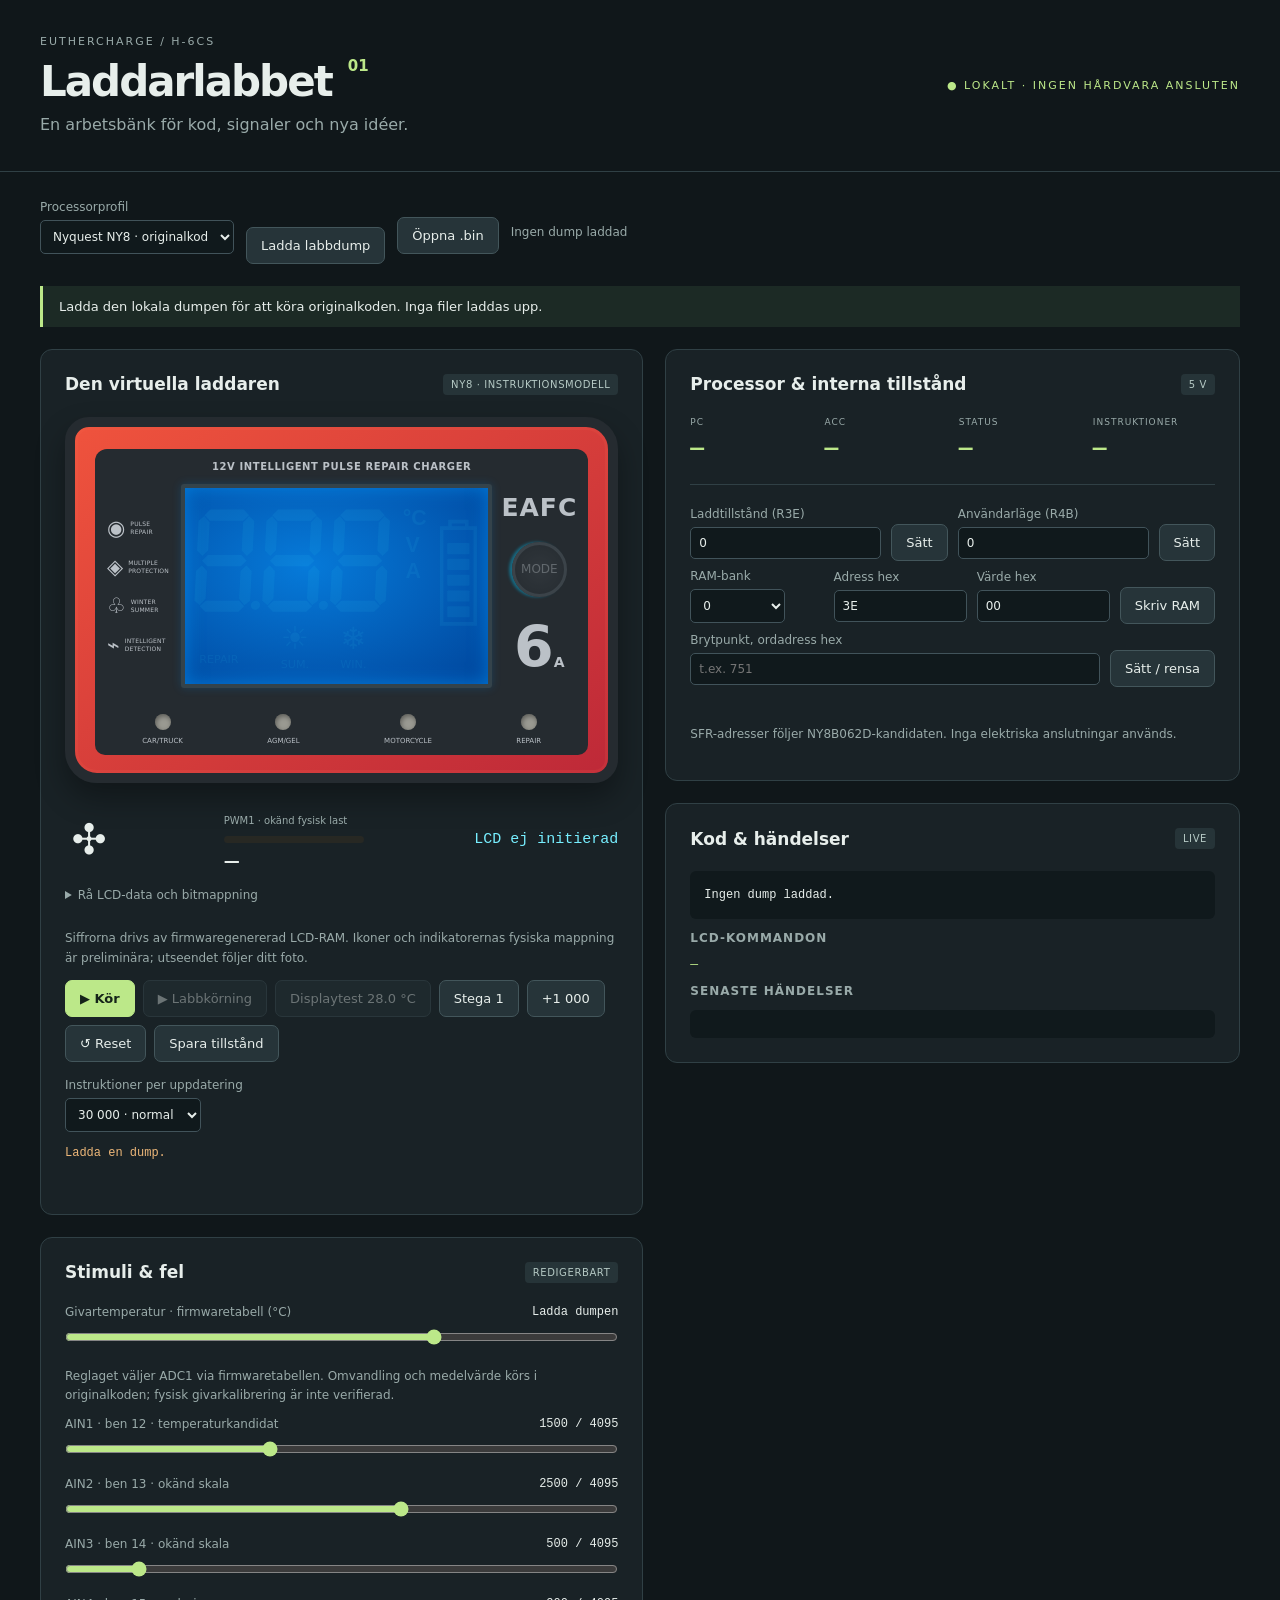
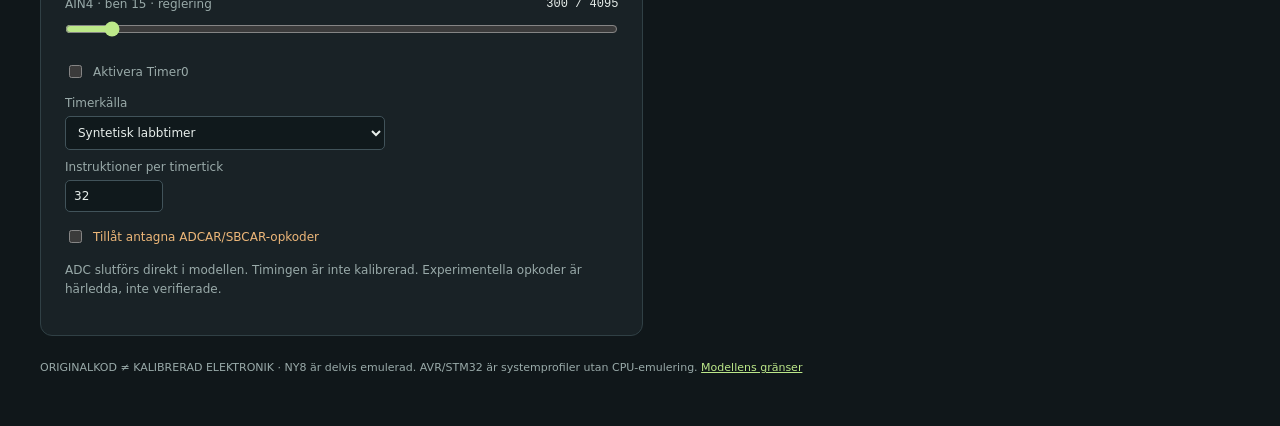
==== emulator/index.html @ 50a72c37 "Audit NY8 CPU flags and add instruction-clock Timer0 with capture comparison" ====
<!doctype html><html lang="sv"><head><meta charset="utf-8"><meta name="viewport" content="width=device-width,initial-scale=1"><title>EutherCharge · Laddarlabbet</title><link rel="stylesheet" href="style.css"></head><body>
<header><div><p class="eyebrow">EUTHERCHARGE / H-6CS</p><h1>Laddarlabbet<span>01</span></h1><p>En arbetsbänk för kod, signaler och nya idéer.</p></div><div class="local">● LOKALT · INGEN HÅRDVARA ANSLUTEN</div></header>
<main><section class="toolbar"><label>Processorprofil<select id="profile"><option value="ny8">Nyquest NY8 · originalkod</option><option value="avr">AVR · portningsmodell</option><option value="stm32">STM32 · portningsmodell</option></select></label><button id="lab">Ladda labbdump</button><label class="filebutton">Öppna .bin<input id="file" type="file" accept=".bin"></label><span id="rom">Ingen dump laddad</span></section>
<div id="notice" role="status">Ladda den lokala dumpen för att köra originalkoden. Inga filer laddas upp.</div>
<div class="columns"><div>
<section class="panel charger"><div class="panelhead"><h2>Den virtuella laddaren</h2><span id="execution" class="tag">NY8 · INSTRUKTIONSMODELL</span></div><div class="device photo-device"><div class="face-title">12V INTELLIGENT PULSE REPAIR CHARGER</div><div class="device-face"><div class="feature-labels"><span>◉<small>PULSE<br>REPAIR</small></span><span>◈<small>MULTIPLE<br>PROTECTION</small></span><span>♧<small>WINTER<br>SUMMER</small></span><span>⌁<small>INTELLIGENT<br>DETECTION</small></span></div><div class="screen"><div id="glass"></div></div><div class="face-right"><b>EAFC</b><button id="mode">MODE</button><strong>6<small>A</small></strong></div></div><div class="mode-lights"><span data-mode="0"><i></i>CAR/TRUCK</span><span data-mode="1"><i></i>AGM/GEL</span><span data-mode="2"><i></i>MOTORCYCLE</span><span data-mode="3"><i></i>REPAIR</span></div></div><div id="modelDisplay" hidden><strong id="voltageDisplay">12.20</strong><span> V</span><p id="plantState"></p></div><div class="output-strip"><span id="fan" class="fan">✣</span><div><small id="outputLabel">PWM1 · okänd fysisk last</small><div class="meter"><i id="dutybar"></i></div><strong id="duty">—</strong></div><span id="glassReading" class="mono">LCD ej initierad</span></div><details id="originalDisplay"><summary>Rå LCD-data och bitmappning</summary><div class="lcdcaption">LCD-RAM · 32 × 4 segment</div><div id="lcdgrid"></div><p id="lcdstatus">Väntar på initiering</p><p class="note">Siffror härledda ur kod. Ikonernas namn och placering är preliminära.</p></details><p class="note" id="displayNote">LCD-bitarna kommer från emulerade GPIO-signaler. Segmentens placering på det riktiga glaset är ännu inte kartlagd.</p>
<div class="transport"><button id="run" class="primary">▶ Kör</button><button id="labRun">▶ Labbkörning</button><button id="photoTest">Displaytest 28.0 °C</button><button id="step">Stega 1</button><button id="burst">+1 000</button><button id="reset">↺ Reset</button><button id="export">Spara tillstånd</button></div><label class="speed-label">Instruktioner per uppdatering<select id="speed"><option value="3000">3 000 · långsam</option><option value="30000" selected>30 000 · normal</option><option value="100000">100 000 · snabb</option></select></label><p id="status" class="mono">PAUSAD</p></section>
<section class="panel"><div class="panelhead"><h2>Stimuli & fel</h2><span class="tag">REDIGERBART</span></div><div id="adcControls"><label>Givartemperatur · firmwaretabell (°C)<output id="sensorOut"></output><input id="sensorTemperature" type="range" min="-15" max="49" value="28"></label><p class="note">Reglaget väljer ADC1 via firmwaretabellen. Omvandling och medelvärde körs i originalkoden; fysisk givarkalibrering är inte verifierad.</p></div><div id="plantControls" hidden><label>Batterispänning <output id="vout"></output><input id="battery" type="range" min="0" max="17" step=".05" value="12.2"></label><label>Temperatur <output id="tout"></output><input id="temperature" type="range" min="-15" max="80" value="22"></label><label>Strömgräns, A<input id="currentLimit" type="number" min="0" max="6" step=".1" value="3"></label><label>Målspänning, V<input id="targetVoltage" type="number" min="0" max="16" step=".1" value="14.4"></label><label class="check"><input id="connected" type="checkbox" checked>Batteri anslutet</label><label class="check"><input id="fault" type="checkbox">Injicera fel</label><p class="note">Illustrativ CC/CV-modell med valda trösklar. Inte originalets laddalgoritm eller en validerad batterimodell.</p></div><div id="nyOptions"><label class="check"><input id="timer" type="checkbox">Aktivera Timer0</label><label>Timerkälla<select id="timerMode"><option value="synthetic">Syntetisk labbtimer</option><option value="instruction">Instruktionscykler + T0MD (NY8B062D-modell)</option></select></label><label>Instruktioner per timertick<input id="divider" type="number" min="1" max="100000" value="32"></label><label class="check caution"><input id="experimental" type="checkbox">Tillåt antagna ADCAR/SBCAR-opkoder</label><p class="note">ADC slutförs direkt i modellen. Timingen är inte kalibrerad. Experimentella opkoder är härledda, inte verifierade.</p></div></section>
</div><div>
<section class="panel"><div class="panelhead"><h2>Processor & interna tillstånd</h2><span id="supply" class="tag">5 V</span></div><div class="stats"><div><small>PC</small><b id="pc">000</b></div><div><small>ACC</small><b id="acc">00</b></div><div><small>STATUS</small><b id="flags">00</b></div><div><small>INSTRUKTIONER</small><b id="steps">0</b></div></div><div id="editControls"><div class="formrow"><label>Laddtillstånd (R3E)<input id="state" type="number" min="0" max="9" value="0"></label><button id="setState">Sätt</button><label>Användarläge (R4B)<input id="userMode" type="number" min="0" max="3" value="0"></label><button id="setMode">Sätt</button></div><div class="formrow"><label>RAM-bank<select id="bank"><option value="0">0</option><option value="1">1 (20–3F)</option></select></label><label>Adress hex<input id="address" value="3E" maxlength="2"></label><label>Värde hex<input id="value" value="00" maxlength="2"></label><button id="write">Skriv RAM</button></div><div class="formrow"><label>Brytpunkt, ordadress hex<input id="breakpoint" placeholder="t.ex. 751" maxlength="3"></label><button id="setBreak">Sätt / rensa</button></div></div><div id="registers" class="registers"></div><p class="note" id="portNote">SFR-adresser följer NY8B062D-kandidaten. Inga elektriska anslutningar används.</p></section>
<section class="panel"><div class="panelhead"><h2>Kod & händelser</h2><span class="tag">LIVE</span></div><pre id="code">Ladda en dump för att visa instruktioner.</pre><h3>LCD-kommandon</h3><div id="commands" class="commands">—</div><h3>Senaste händelser</h3><pre id="events" class="events"></pre></section>
</div></div><footer>ORIGINALKOD ≠ KALIBRERAD ELEKTRONIK · NY8 är delvis emulerad. AVR/STM32 är systemprofiler utan CPU-emulering. <a href="README.md">Modellens gränser</a></footer></main><script type="module" src="app.mjs"></script></body></html>
---- emulator/style.css ----
:root{color-scheme:dark;--bg:#10171a;--card:#192226;--line:#304045;--ink:#e7eeeb;--muted:#99aaa9;--accent:#bce889;--orange:#edb779;font-family:system-ui,sans-serif}*{box-sizing:border-box}body{margin:0;background:var(--bg);color:var(--ink)}header,main{max-width:1450px;margin:auto;padding:28px 40px}header{display:flex;justify-content:space-between;align-items:center;border-bottom:1px solid var(--line)}h1{font-size:42px;letter-spacing:-2px;margin:7px 0}h1 span{font-size:15px;margin-left:16px;color:var(--accent);vertical-align:top;letter-spacing:0}p{line-height:1.55}header p{margin:5px 0;color:var(--muted)}.eyebrow,.local{font-size:11px;letter-spacing:2px}.local{color:var(--accent)}h2{font-size:17px;margin:0}h3{font-size:12px;text-transform:uppercase;color:var(--muted);letter-spacing:1px}.toolbar{display:flex;align-items:end;gap:12px;flex-wrap:wrap}.toolbar span{align-self:center;font-size:12px;color:var(--muted);max-width:360px;overflow-wrap:anywhere}button,.filebutton,select,input{font:inherit}button,.filebutton{background:#263439;color:var(--ink);border:1px solid #43565b;padding:10px 14px;border-radius:7px;cursor:pointer;font-size:13px;white-space:nowrap}button:hover,.filebutton:hover{border-color:var(--accent)}button:disabled{opacity:.4;cursor:default}.primary{background:var(--accent);color:#152319;border-color:var(--accent);font-weight:700}.filebutton input{display:none}select,input[type=number],input:not([type]){background:#10191c;color:var(--ink);border:1px solid #41535a;border-radius:5px;padding:8px;max-width:100%}label{display:block;font-size:12px;color:var(--muted);margin-bottom:10px}label select,label input[type=number],label input:not([type]){display:block;margin-top:6px}#notice{padding:13px 16px;border-left:3px solid var(--accent);background:#1c2a25;font-size:13px;margin:22px 0}.columns{display:grid;grid-template-columns:1.05fr 1fr;gap:22px}.panel{background:var(--card);padding:24px;border:1px solid var(--line);border-radius:12px;margin-bottom:22px}.panelhead{display:flex;justify-content:space-between;align-items:center;gap:10px;margin-bottom:22px}.tag{font-size:10px;padding:5px 8px;background:#263438;color:#b5c9c4;border-radius:4px;letter-spacing:.6px}.device{background:#d79142;border:8px solid #273034;border-radius:24px;padding:22px;box-shadow:0 12px 30px #080d1044;max-width:510px;margin:12px auto 26px;color:#202a26}.brand{font-weight:900;font-size:23px;letter-spacing:-1px;display:flex;justify-content:space-between;align-items:center}.brand small{font-size:9px;letter-spacing:1px}.screen{margin:18px 0;border:7px solid #27312c;background:#aabd9a;border-radius:6px;min-height:155px;padding:12px;box-shadow:inset 0 3px 9px #0003;color:#23382c}#modelDisplay strong{font-family:monospace;font-size:64px;letter-spacing:-3px}.lcdcaption{font-size:10px;letter-spacing:1px}#lcdgrid{display:grid;grid-template-columns:repeat(16,1fr);gap:4px;margin:12px 0}.segment{height:8px;background:#50634d25;border-radius:2px}.segment.on{background:#203a2b}.screen p{font-size:10px;margin:8px 0}.devicebottom{display:flex;align-items:center;justify-content:space-between;gap:15px}.devicebottom small{font-size:10px}.fan{font-size:42px;width:48px;text-align:center}.fan.spinning{animation:spin 1s linear infinite}@keyframes spin{to{transform:rotate(360deg)}}.meter{height:7px;width:140px;background:#42351f55;border-radius:4px;margin:8px 0;overflow:hidden}.meter i{display:block;background:#223f31;height:100%;width:0}.note{font-size:12px;color:var(--muted);line-height:1.6}.transport{display:flex;gap:8px;flex-wrap:wrap}.mono,pre,.stats b,.registers{font-family:ui-monospace,monospace}#status{font-size:12px;color:var(--orange);min-height:34px;overflow-wrap:anywhere}input[type=range]{width:100%;accent-color:var(--accent);margin:10px 0}output{float:right;color:var(--ink);font-family:monospace}.check{display:flex;gap:8px;align-items:center;margin:15px 0}.check input{accent-color:var(--accent)}.caution{color:var(--orange)}.stats{display:grid;grid-template-columns:repeat(4,1fr);gap:12px;border-bottom:1px solid var(--line);padding-bottom:22px;margin-bottom:22px}.stats small{display:block;font-size:9px;color:var(--muted);letter-spacing:1px}.stats b{font-size:23px;display:block;margin-top:9px;color:var(--accent)}.formrow{display:flex;gap:10px;align-items:center;flex-wrap:wrap}.formrow label{flex:1;min-width:75px}.formrow button{margin-top:9px}.formrow input{width:100%}.registers{display:grid;grid-template-columns:repeat(8,1fr);gap:4px;margin-top:18px;max-height:180px;overflow:auto}.register{padding:5px;background:#111b1e;font-size:11px;text-align:center}.register span{display:block;font-size:9px;color:var(--muted);margin-bottom:3px}pre{white-space:pre-wrap;overflow-wrap:anywhere;font-size:12px;line-height:1.7;margin:0;background:#10191c;padding:14px;border-radius:6px;max-height:245px;overflow:auto}.commands{font-family:monospace;color:var(--accent);font-size:13px}.events{color:var(--muted);max-height:110px}footer{font-size:11px;color:var(--muted);line-height:1.8;padding-bottom:20px}a{color:var(--accent)}[hidden]{display:none!important}@media(max-width:950px){header,main{padding:20px}.columns{grid-template-columns:1fr}.local{max-width:150px;line-height:1.8}.panel{padding:18px}}@media(max-width:500px){h1{font-size:32px}header{display:block}.local{max-width:none;margin-top:16px}.device{padding:14px}.stats b{font-size:18px}.tag{font-size:8px}.panelhead{flex-wrap:wrap}}
.columns>div,.panel{min-width:0}.toolbar span{max-width:100%}@media(max-width:500px){.devicebottom{flex-wrap:wrap}.meter{width:110px}.brand{flex-wrap:wrap;gap:6px}.stats{gap:6px}.stats small{font-size:8px}.device{max-width:100%}.formrow{gap:6px}.screen{padding:8px}}
/* Photo-based EAFC housing; vectors remain driven by LCD RAM. */
.photo-device{background:linear-gradient(145deg,#ef533d,#be2938);border:10px solid #252b30;border-radius:24px 32px 24px 32px;max-width:620px;padding:22px 20px 18px;box-shadow:inset 0 0 0 3px #f56a5120,0 15px 30px #0005;color:#bbc1c7}.face-title{background:#252b30;border-radius:12px 12px 0 0;padding:12px 12px 0;text-align:center;font-size:10px;font-weight:700;letter-spacing:.6px}.device-face{display:grid;grid-template-columns:64px minmax(0,1fr) 74px;align-items:center;gap:10px;background:#252b30;padding:12px}.feature-labels{display:flex;flex-direction:column;gap:15px}.feature-labels span{display:flex;gap:5px;align-items:center;font-size:21px}.feature-labels small{font-size:6px;line-height:1.3;letter-spacing:.2px}.photo-device .screen{background:radial-gradient(ellipse at 40% 40%,#067ad9,#00459b);border:4px solid #34434b;box-shadow:inset 0 0 18px #009bff88,0 0 10px #009bff30;margin:0;padding:3px;min-height:0;border-radius:3px}.glass-svg{display:block;width:100%;height:auto;overflow:visible}.glass-seg{fill:#3deeff;opacity:.065;transition:opacity .1s}.glass-seg.lit{opacity:1;filter:drop-shadow(0 0 2px #66fcff)}.battery-outline{fill:none;stroke:#3deeff;stroke-width:4}.unit{font-size:23px;font-family:Arial,sans-serif;font-weight:700}.face-right{align-self:stretch;display:flex;flex-direction:column;align-items:center;justify-content:space-around}.face-right>b{font-size:25px;letter-spacing:1px}.face-right #mode{border-radius:50%;height:55px;width:55px;padding:0;border:3px solid #5e6870;background:radial-gradient(circle,#42484e,#282e33);box-shadow:-3px 0 3px #00c9ff;color:#bcc3c8;font-size:12px}.face-right #mode.pressed{background:#172b30;box-shadow:inset 0 0 12px #00dcff}.face-right>strong{font-size:57px;line-height:1.1}.face-right>strong small{font-size:14px}.mode-lights{display:flex;justify-content:space-around;gap:6px;background:#252b30;padding:14px 8px 10px;border-radius:0 0 10px 10px}.mode-lights span{font-size:7px;display:flex;flex-direction:column;align-items:center;gap:7px;text-align:center}.mode-lights i{width:16px;height:16px;border-radius:50%;background:#9a9a92;box-shadow:inset 1px 2px 5px #0006}.mode-lights .active i{background:#fff7db;box-shadow:0 0 5px 5px #ff2018,0 0 18px 8px #ff201855}.output-strip{display:flex;justify-content:space-between;align-items:center;gap:12px;margin:18px 0}.output-strip small{font-size:10px;color:var(--muted)}#glassReading{font-size:15px;color:#77efff}.speed-label{margin-top:16px}.speed-label select{width:auto}details{margin:15px 0;color:var(--muted);font-size:12px}summary{cursor:pointer;margin-bottom:12px}#modelDisplay{font-size:12px;color:var(--muted)}#modelDisplay strong{font-size:18px;letter-spacing:0}#originalDisplay #lcdgrid{background:#101d22;padding:8px}#originalDisplay .segment{background:#223c3f}#originalDisplay .segment.on{background:#77ebff}@media(max-width:1150px) and (min-width:951px){.feature-labels{display:none}.device-face{grid-template-columns:minmax(0,1fr) 64px}.face-right>b{font-size:20px}}@media(max-width:500px){.photo-device{padding:12px 8px 10px;border-width:6px}.feature-labels{display:none}.device-face{grid-template-columns:minmax(0,1fr) 52px;gap:6px;padding:8px}.face-right>b{font-size:17px}.face-right #mode{width:42px;height:42px;font-size:9px}.face-right>strong{font-size:40px}.face-title{font-size:7px;padding:9px 4px 0}.mode-lights span{font-size:6px}.mode-lights i{width:12px;height:12px}.output-strip{flex-wrap:wrap}#glassReading{font-size:13px}}
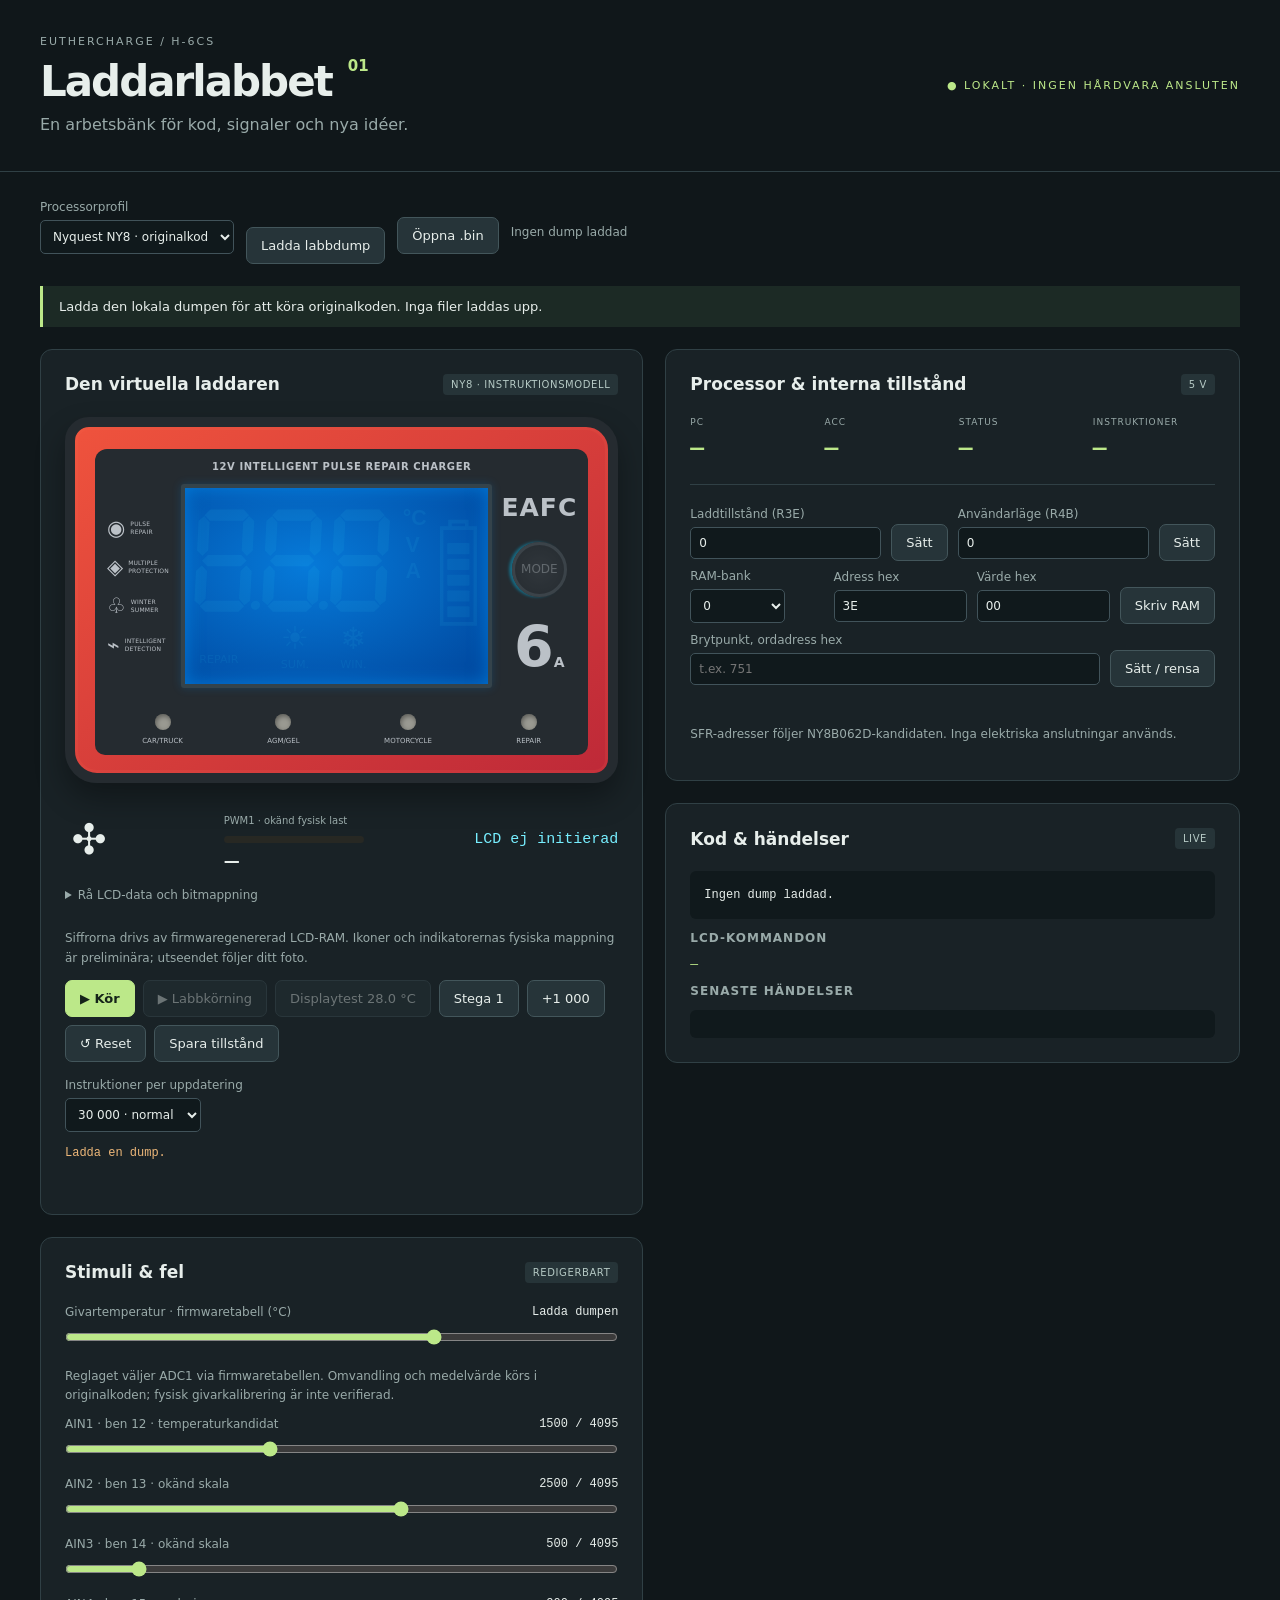
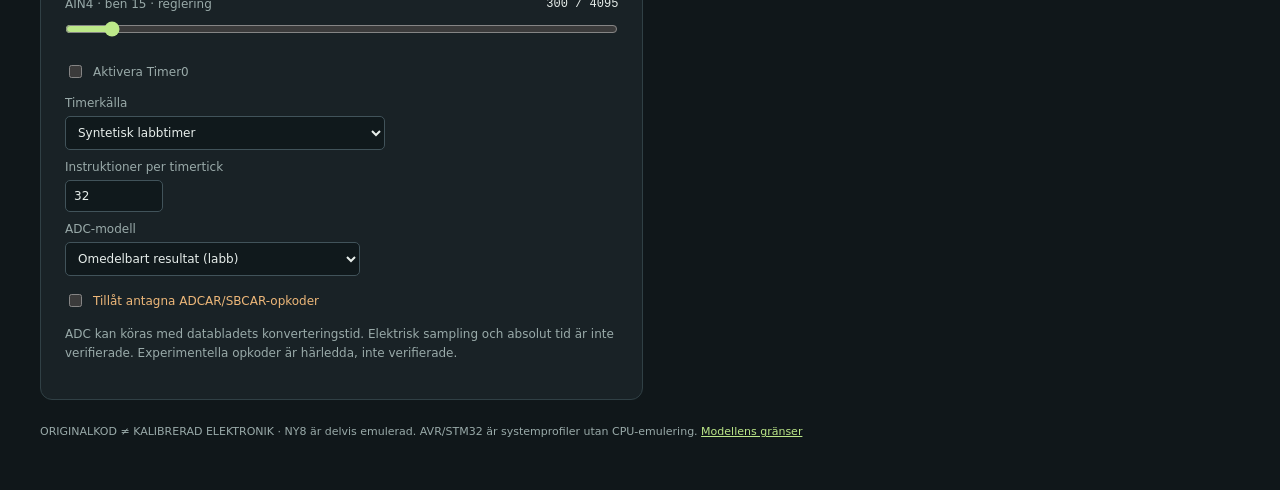
==== commit 1fea69e5: "Model ADC conversion clocks and test original MODE handling through main loop" ====
--- a/emulator/index.html
+++ b/emulator/index.html
@@ -5,7 +5,7 @@
 <div class="columns"><div>
 <section class="panel charger"><div class="panelhead"><h2>Den virtuella laddaren</h2><span id="execution" class="tag">NY8 · INSTRUKTIONSMODELL</span></div><div class="device photo-device"><div class="face-title">12V INTELLIGENT PULSE REPAIR CHARGER</div><div class="device-face"><div class="feature-labels"><span>◉<small>PULSE<br>REPAIR</small></span><span>◈<small>MULTIPLE<br>PROTECTION</small></span><span>♧<small>WINTER<br>SUMMER</small></span><span>⌁<small>INTELLIGENT<br>DETECTION</small></span></div><div class="screen"><div id="glass"></div></div><div class="face-right"><b>EAFC</b><button id="mode">MODE</button><strong>6<small>A</small></strong></div></div><div class="mode-lights"><span data-mode="0"><i></i>CAR/TRUCK</span><span data-mode="1"><i></i>AGM/GEL</span><span data-mode="2"><i></i>MOTORCYCLE</span><span data-mode="3"><i></i>REPAIR</span></div></div><div id="modelDisplay" hidden><strong id="voltageDisplay">12.20</strong><span> V</span><p id="plantState"></p></div><div class="output-strip"><span id="fan" class="fan">✣</span><div><small id="outputLabel">PWM1 · okänd fysisk last</small><div class="meter"><i id="dutybar"></i></div><strong id="duty">—</strong></div><span id="glassReading" class="mono">LCD ej initierad</span></div><details id="originalDisplay"><summary>Rå LCD-data och bitmappning</summary><div class="lcdcaption">LCD-RAM · 32 × 4 segment</div><div id="lcdgrid"></div><p id="lcdstatus">Väntar på initiering</p><p class="note">Siffror härledda ur kod. Ikonernas namn och placering är preliminära.</p></details><p class="note" id="displayNote">LCD-bitarna kommer från emulerade GPIO-signaler. Segmentens placering på det riktiga glaset är ännu inte kartlagd.</p>
 <div class="transport"><button id="run" class="primary">▶ Kör</button><button id="labRun">▶ Labbkörning</button><button id="photoTest">Displaytest 28.0 °C</button><button id="step">Stega 1</button><button id="burst">+1 000</button><button id="reset">↺ Reset</button><button id="export">Spara tillstånd</button></div><label class="speed-label">Instruktioner per uppdatering<select id="speed"><option value="3000">3 000 · långsam</option><option value="30000" selected>30 000 · normal</option><option value="100000">100 000 · snabb</option></select></label><p id="status" class="mono">PAUSAD</p></section>
-<section class="panel"><div class="panelhead"><h2>Stimuli & fel</h2><span class="tag">REDIGERBART</span></div><div id="adcControls"><label>Givartemperatur · firmwaretabell (°C)<output id="sensorOut"></output><input id="sensorTemperature" type="range" min="-15" max="49" value="28"></label><p class="note">Reglaget väljer ADC1 via firmwaretabellen. Omvandling och medelvärde körs i originalkoden; fysisk givarkalibrering är inte verifierad.</p></div><div id="plantControls" hidden><label>Batterispänning <output id="vout"></output><input id="battery" type="range" min="0" max="17" step=".05" value="12.2"></label><label>Temperatur <output id="tout"></output><input id="temperature" type="range" min="-15" max="80" value="22"></label><label>Strömgräns, A<input id="currentLimit" type="number" min="0" max="6" step=".1" value="3"></label><label>Målspänning, V<input id="targetVoltage" type="number" min="0" max="16" step=".1" value="14.4"></label><label class="check"><input id="connected" type="checkbox" checked>Batteri anslutet</label><label class="check"><input id="fault" type="checkbox">Injicera fel</label><p class="note">Illustrativ CC/CV-modell med valda trösklar. Inte originalets laddalgoritm eller en validerad batterimodell.</p></div><div id="nyOptions"><label class="check"><input id="timer" type="checkbox">Aktivera Timer0</label><label>Timerkälla<select id="timerMode"><option value="synthetic">Syntetisk labbtimer</option><option value="instruction">Instruktionscykler + T0MD (NY8B062D-modell)</option></select></label><label>Instruktioner per timertick<input id="divider" type="number" min="1" max="100000" value="32"></label><label class="check caution"><input id="experimental" type="checkbox">Tillåt antagna ADCAR/SBCAR-opkoder</label><p class="note">ADC slutförs direkt i modellen. Timingen är inte kalibrerad. Experimentella opkoder är härledda, inte verifierade.</p></div></section>
+<section class="panel"><div class="panelhead"><h2>Stimuli & fel</h2><span class="tag">REDIGERBART</span></div><div id="adcControls"><label>Givartemperatur · firmwaretabell (°C)<output id="sensorOut"></output><input id="sensorTemperature" type="range" min="-15" max="49" value="28"></label><p class="note">Reglaget väljer ADC1 via firmwaretabellen. Omvandling och medelvärde körs i originalkoden; fysisk givarkalibrering är inte verifierad.</p></div><div id="plantControls" hidden><label>Batterispänning <output id="vout"></output><input id="battery" type="range" min="0" max="17" step=".05" value="12.2"></label><label>Temperatur <output id="tout"></output><input id="temperature" type="range" min="-15" max="80" value="22"></label><label>Strömgräns, A<input id="currentLimit" type="number" min="0" max="6" step=".1" value="3"></label><label>Målspänning, V<input id="targetVoltage" type="number" min="0" max="16" step=".1" value="14.4"></label><label class="check"><input id="connected" type="checkbox" checked>Batteri anslutet</label><label class="check"><input id="fault" type="checkbox">Injicera fel</label><p class="note">Illustrativ CC/CV-modell med valda trösklar. Inte originalets laddalgoritm eller en validerad batterimodell.</p></div><div id="nyOptions"><label class="check"><input id="timer" type="checkbox">Aktivera Timer0</label><label>Timerkälla<select id="timerMode"><option value="synthetic">Syntetisk labbtimer</option><option value="instruction">Instruktionscykler + T0MD (NY8B062D-modell)</option></select></label><label>Instruktioner per timertick<input id="divider" type="number" min="1" max="100000" value="32"></label><label>ADC-modell<select id="adcMode"><option value="instant">Omedelbart resultat (labb)</option><option value="clocked">Klockad 12-bitars ADC (NY8B062D-modell)</option></select></label><label class="check caution"><input id="experimental" type="checkbox">Tillåt antagna ADCAR/SBCAR-opkoder</label><p class="note">ADC kan köras med databladets konverteringstid. Elektrisk sampling och absolut tid är inte verifierade. Experimentella opkoder är härledda, inte verifierade.</p></div></section>
 </div><div>
 <section class="panel"><div class="panelhead"><h2>Processor & interna tillstånd</h2><span id="supply" class="tag">5 V</span></div><div class="stats"><div><small>PC</small><b id="pc">000</b></div><div><small>ACC</small><b id="acc">00</b></div><div><small>STATUS</small><b id="flags">00</b></div><div><small>INSTRUKTIONER</small><b id="steps">0</b></div></div><div id="editControls"><div class="formrow"><label>Laddtillstånd (R3E)<input id="state" type="number" min="0" max="9" value="0"></label><button id="setState">Sätt</button><label>Användarläge (R4B)<input id="userMode" type="number" min="0" max="3" value="0"></label><button id="setMode">Sätt</button></div><div class="formrow"><label>RAM-bank<select id="bank"><option value="0">0</option><option value="1">1 (20–3F)</option></select></label><label>Adress hex<input id="address" value="3E" maxlength="2"></label><label>Värde hex<input id="value" value="00" maxlength="2"></label><button id="write">Skriv RAM</button></div><div class="formrow"><label>Brytpunkt, ordadress hex<input id="breakpoint" placeholder="t.ex. 751" maxlength="3"></label><button id="setBreak">Sätt / rensa</button></div></div><div id="registers" class="registers"></div><p class="note" id="portNote">SFR-adresser följer NY8B062D-kandidaten. Inga elektriska anslutningar används.</p></section>
 <section class="panel"><div class="panelhead"><h2>Kod & händelser</h2><span class="tag">LIVE</span></div><pre id="code">Ladda en dump för att visa instruktioner.</pre><h3>LCD-kommandon</h3><div id="commands" class="commands">—</div><h3>Senaste händelser</h3><pre id="events" class="events"></pre></section>
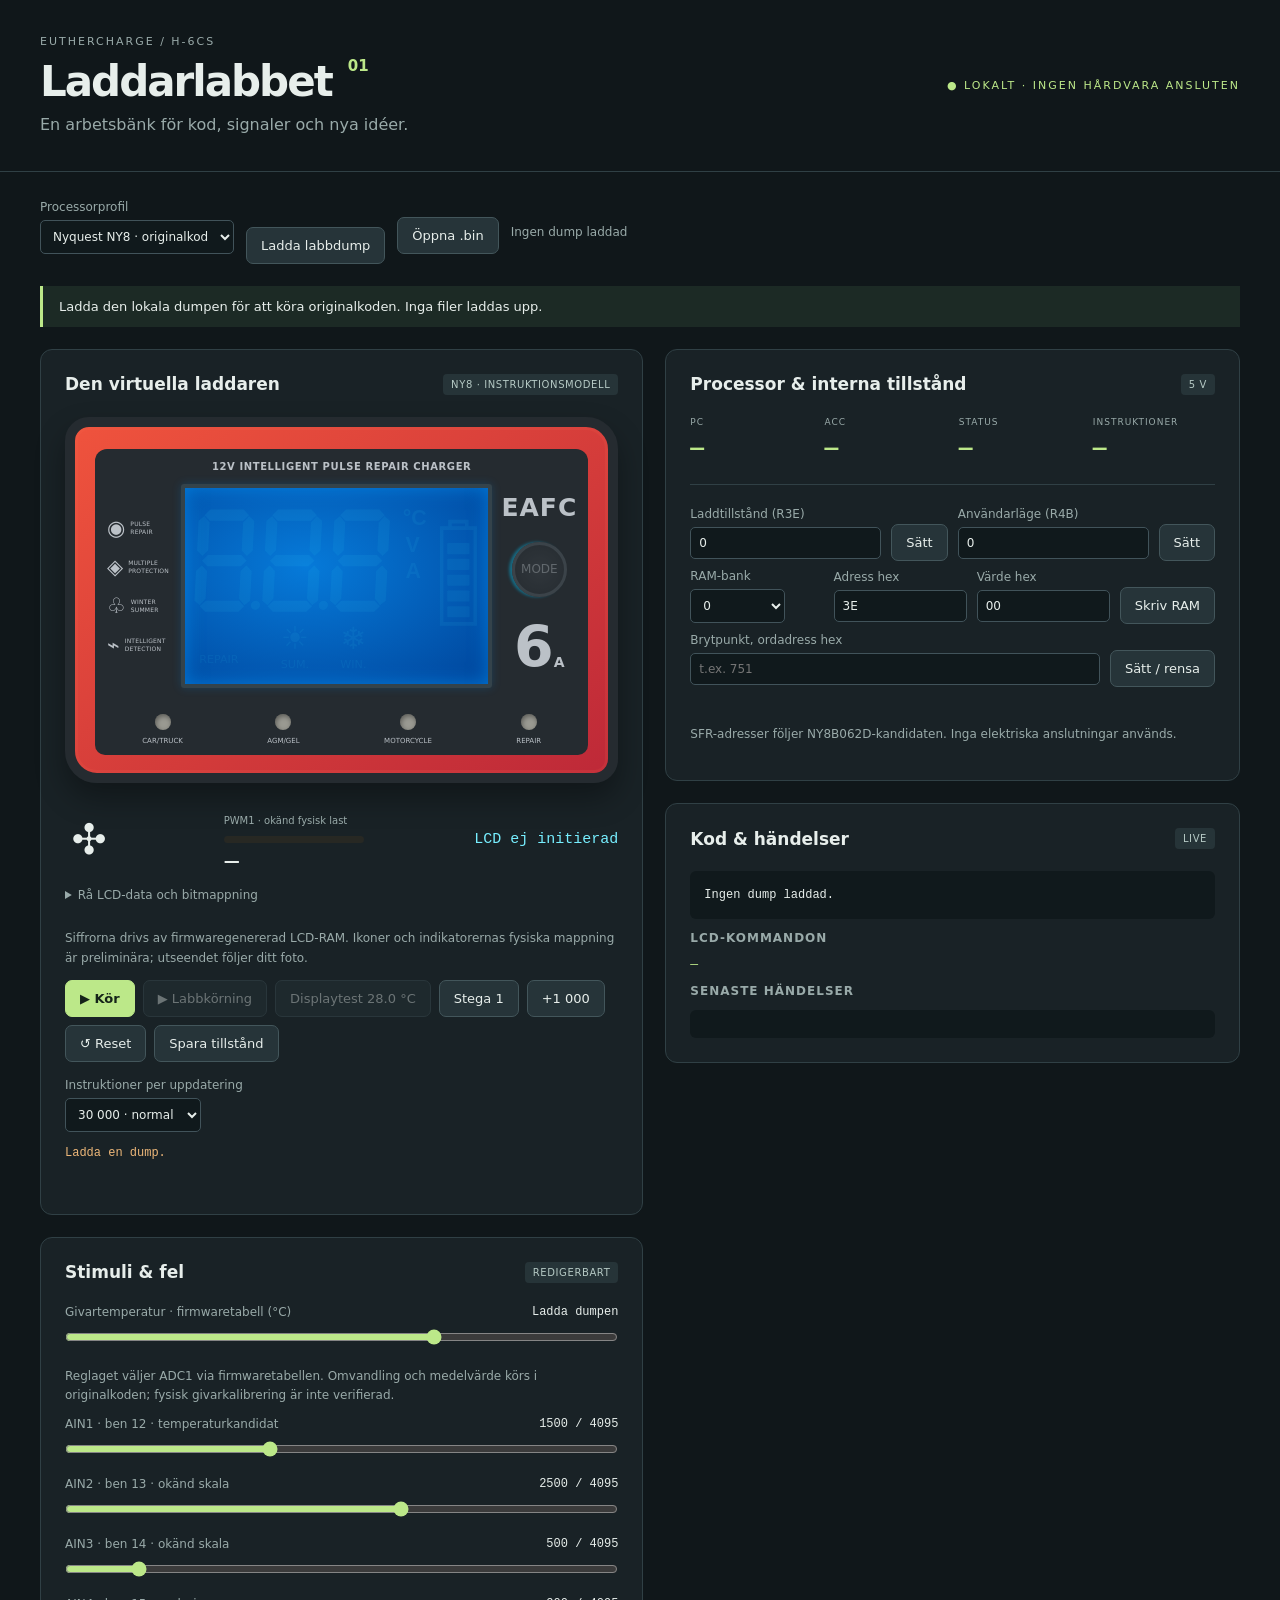
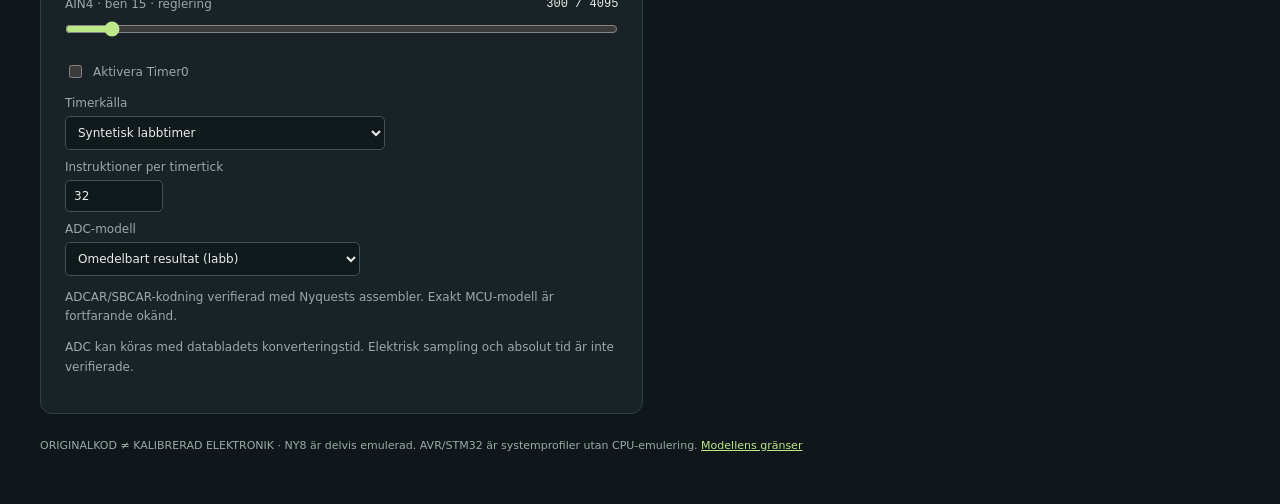
==== commit 9d58c208: "Verify NY8 carry opcodes with manufacturer assembler and remove execution gate" ====
--- a/emulator/index.html
+++ b/emulator/index.html
@@ -5,7 +5,7 @@
 <div class="columns"><div>
 <section class="panel charger"><div class="panelhead"><h2>Den virtuella laddaren</h2><span id="execution" class="tag">NY8 · INSTRUKTIONSMODELL</span></div><div class="device photo-device"><div class="face-title">12V INTELLIGENT PULSE REPAIR CHARGER</div><div class="device-face"><div class="feature-labels"><span>◉<small>PULSE<br>REPAIR</small></span><span>◈<small>MULTIPLE<br>PROTECTION</small></span><span>♧<small>WINTER<br>SUMMER</small></span><span>⌁<small>INTELLIGENT<br>DETECTION</small></span></div><div class="screen"><div id="glass"></div></div><div class="face-right"><b>EAFC</b><button id="mode">MODE</button><strong>6<small>A</small></strong></div></div><div class="mode-lights"><span data-mode="0"><i></i>CAR/TRUCK</span><span data-mode="1"><i></i>AGM/GEL</span><span data-mode="2"><i></i>MOTORCYCLE</span><span data-mode="3"><i></i>REPAIR</span></div></div><div id="modelDisplay" hidden><strong id="voltageDisplay">12.20</strong><span> V</span><p id="plantState"></p></div><div class="output-strip"><span id="fan" class="fan">✣</span><div><small id="outputLabel">PWM1 · okänd fysisk last</small><div class="meter"><i id="dutybar"></i></div><strong id="duty">—</strong></div><span id="glassReading" class="mono">LCD ej initierad</span></div><details id="originalDisplay"><summary>Rå LCD-data och bitmappning</summary><div class="lcdcaption">LCD-RAM · 32 × 4 segment</div><div id="lcdgrid"></div><p id="lcdstatus">Väntar på initiering</p><p class="note">Siffror härledda ur kod. Ikonernas namn och placering är preliminära.</p></details><p class="note" id="displayNote">LCD-bitarna kommer från emulerade GPIO-signaler. Segmentens placering på det riktiga glaset är ännu inte kartlagd.</p>
 <div class="transport"><button id="run" class="primary">▶ Kör</button><button id="labRun">▶ Labbkörning</button><button id="photoTest">Displaytest 28.0 °C</button><button id="step">Stega 1</button><button id="burst">+1 000</button><button id="reset">↺ Reset</button><button id="export">Spara tillstånd</button></div><label class="speed-label">Instruktioner per uppdatering<select id="speed"><option value="3000">3 000 · långsam</option><option value="30000" selected>30 000 · normal</option><option value="100000">100 000 · snabb</option></select></label><p id="status" class="mono">PAUSAD</p></section>
-<section class="panel"><div class="panelhead"><h2>Stimuli & fel</h2><span class="tag">REDIGERBART</span></div><div id="adcControls"><label>Givartemperatur · firmwaretabell (°C)<output id="sensorOut"></output><input id="sensorTemperature" type="range" min="-15" max="49" value="28"></label><p class="note">Reglaget väljer ADC1 via firmwaretabellen. Omvandling och medelvärde körs i originalkoden; fysisk givarkalibrering är inte verifierad.</p></div><div id="plantControls" hidden><label>Batterispänning <output id="vout"></output><input id="battery" type="range" min="0" max="17" step=".05" value="12.2"></label><label>Temperatur <output id="tout"></output><input id="temperature" type="range" min="-15" max="80" value="22"></label><label>Strömgräns, A<input id="currentLimit" type="number" min="0" max="6" step=".1" value="3"></label><label>Målspänning, V<input id="targetVoltage" type="number" min="0" max="16" step=".1" value="14.4"></label><label class="check"><input id="connected" type="checkbox" checked>Batteri anslutet</label><label class="check"><input id="fault" type="checkbox">Injicera fel</label><p class="note">Illustrativ CC/CV-modell med valda trösklar. Inte originalets laddalgoritm eller en validerad batterimodell.</p></div><div id="nyOptions"><label class="check"><input id="timer" type="checkbox">Aktivera Timer0</label><label>Timerkälla<select id="timerMode"><option value="synthetic">Syntetisk labbtimer</option><option value="instruction">Instruktionscykler + T0MD (NY8B062D-modell)</option></select></label><label>Instruktioner per timertick<input id="divider" type="number" min="1" max="100000" value="32"></label><label>ADC-modell<select id="adcMode"><option value="instant">Omedelbart resultat (labb)</option><option value="clocked">Klockad 12-bitars ADC (NY8B062D-modell)</option></select></label><label class="check caution"><input id="experimental" type="checkbox">Tillåt antagna ADCAR/SBCAR-opkoder</label><p class="note">ADC kan köras med databladets konverteringstid. Elektrisk sampling och absolut tid är inte verifierade. Experimentella opkoder är härledda, inte verifierade.</p></div></section>
+<section class="panel"><div class="panelhead"><h2>Stimuli & fel</h2><span class="tag">REDIGERBART</span></div><div id="adcControls"><label>Givartemperatur · firmwaretabell (°C)<output id="sensorOut"></output><input id="sensorTemperature" type="range" min="-15" max="49" value="28"></label><p class="note">Reglaget väljer ADC1 via firmwaretabellen. Omvandling och medelvärde körs i originalkoden; fysisk givarkalibrering är inte verifierad.</p></div><div id="plantControls" hidden><label>Batterispänning <output id="vout"></output><input id="battery" type="range" min="0" max="17" step=".05" value="12.2"></label><label>Temperatur <output id="tout"></output><input id="temperature" type="range" min="-15" max="80" value="22"></label><label>Strömgräns, A<input id="currentLimit" type="number" min="0" max="6" step=".1" value="3"></label><label>Målspänning, V<input id="targetVoltage" type="number" min="0" max="16" step=".1" value="14.4"></label><label class="check"><input id="connected" type="checkbox" checked>Batteri anslutet</label><label class="check"><input id="fault" type="checkbox">Injicera fel</label><p class="note">Illustrativ CC/CV-modell med valda trösklar. Inte originalets laddalgoritm eller en validerad batterimodell.</p></div><div id="nyOptions"><label class="check"><input id="timer" type="checkbox">Aktivera Timer0</label><label>Timerkälla<select id="timerMode"><option value="synthetic">Syntetisk labbtimer</option><option value="instruction">Instruktionscykler + T0MD (NY8B062D-modell)</option></select></label><label>Instruktioner per timertick<input id="divider" type="number" min="1" max="100000" value="32"></label><label>ADC-modell<select id="adcMode"><option value="instant">Omedelbart resultat (labb)</option><option value="clocked">Klockad 12-bitars ADC (NY8B062D-modell)</option></select></label><p class="note">ADCAR/SBCAR-kodning verifierad med Nyquests assembler. Exakt MCU-modell är fortfarande okänd.</p><p class="note">ADC kan köras med databladets konverteringstid. Elektrisk sampling och absolut tid är inte verifierade.</p></div></section>
 </div><div>
 <section class="panel"><div class="panelhead"><h2>Processor & interna tillstånd</h2><span id="supply" class="tag">5 V</span></div><div class="stats"><div><small>PC</small><b id="pc">000</b></div><div><small>ACC</small><b id="acc">00</b></div><div><small>STATUS</small><b id="flags">00</b></div><div><small>INSTRUKTIONER</small><b id="steps">0</b></div></div><div id="editControls"><div class="formrow"><label>Laddtillstånd (R3E)<input id="state" type="number" min="0" max="9" value="0"></label><button id="setState">Sätt</button><label>Användarläge (R4B)<input id="userMode" type="number" min="0" max="3" value="0"></label><button id="setMode">Sätt</button></div><div class="formrow"><label>RAM-bank<select id="bank"><option value="0">0</option><option value="1">1 (20–3F)</option></select></label><label>Adress hex<input id="address" value="3E" maxlength="2"></label><label>Värde hex<input id="value" value="00" maxlength="2"></label><button id="write">Skriv RAM</button></div><div class="formrow"><label>Brytpunkt, ordadress hex<input id="breakpoint" placeholder="t.ex. 751" maxlength="3"></label><button id="setBreak">Sätt / rensa</button></div></div><div id="registers" class="registers"></div><p class="note" id="portNote">SFR-adresser följer NY8B062D-kandidaten. Inga elektriska anslutningar används.</p></section>
 <section class="panel"><div class="panelhead"><h2>Kod & händelser</h2><span class="tag">LIVE</span></div><pre id="code">Ladda en dump för att visa instruktioner.</pre><h3>LCD-kommandon</h3><div id="commands" class="commands">—</div><h3>Senaste händelser</h3><pre id="events" class="events"></pre></section>
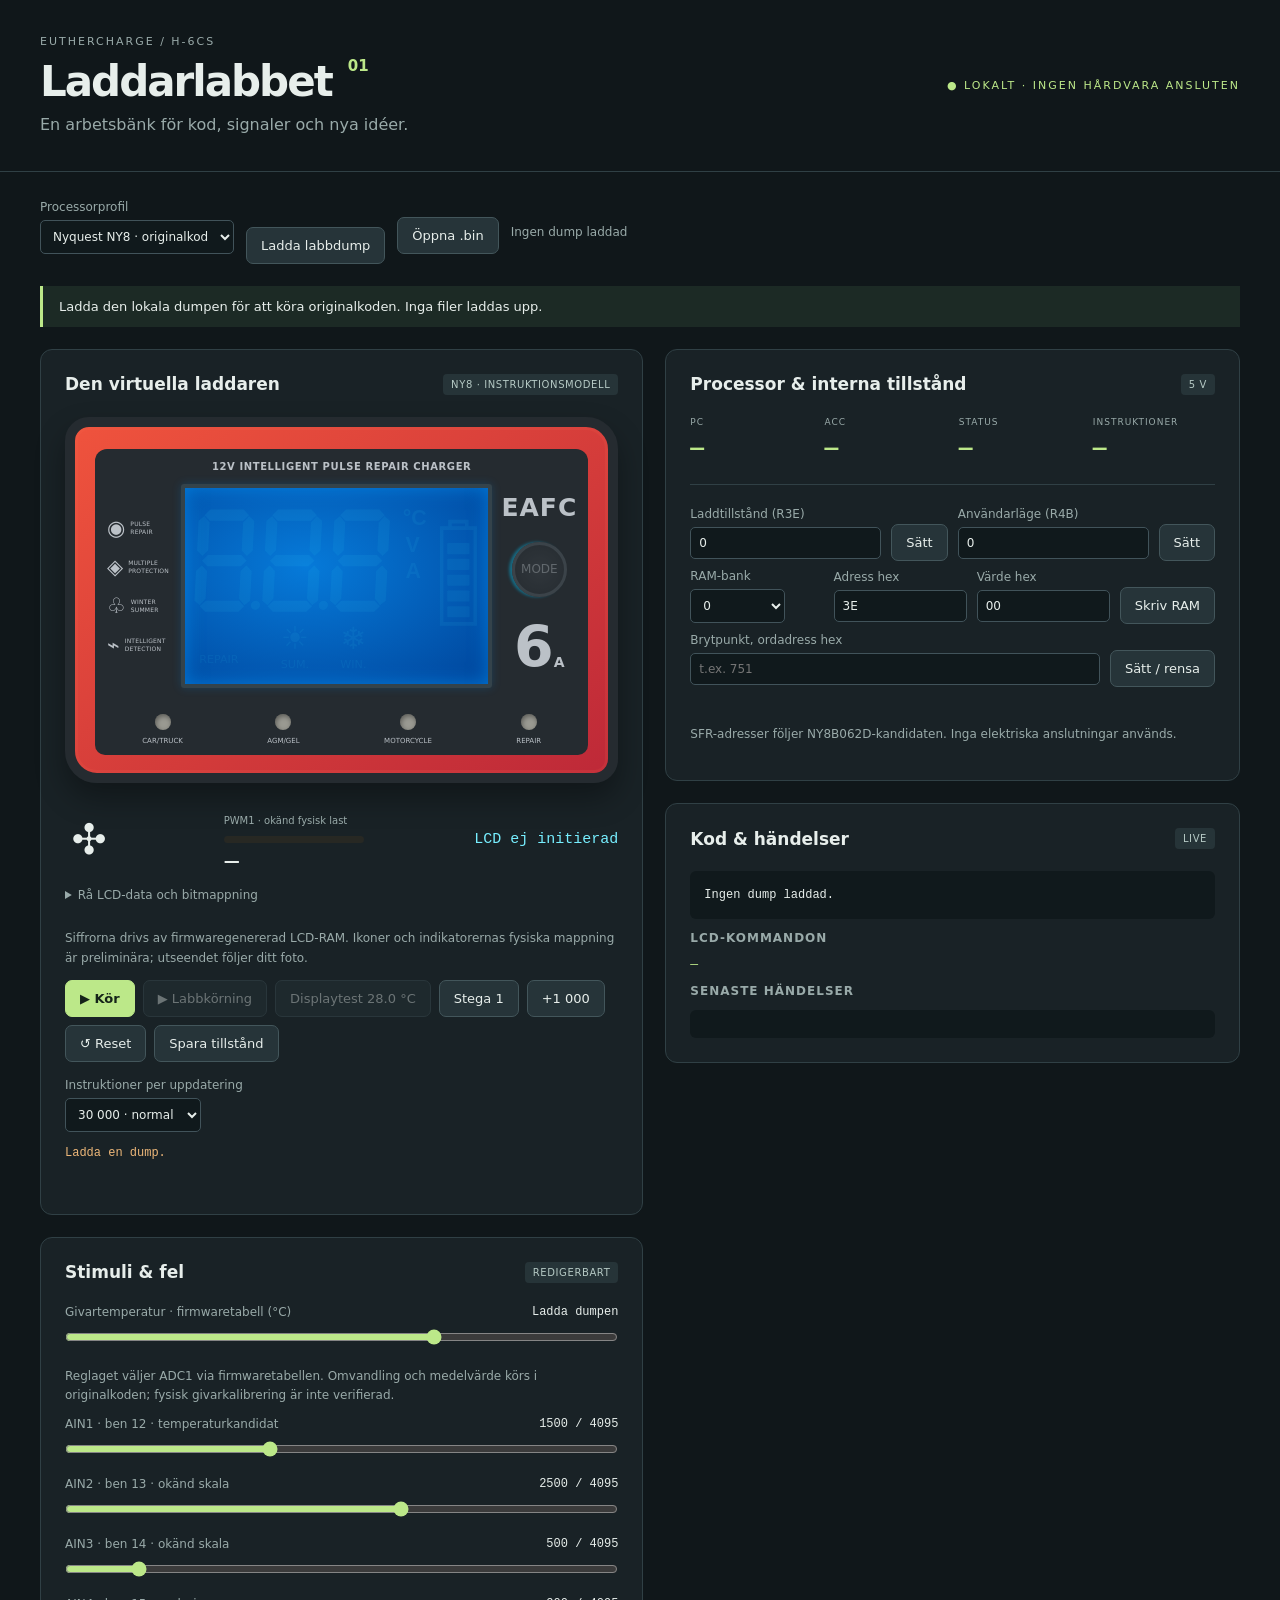
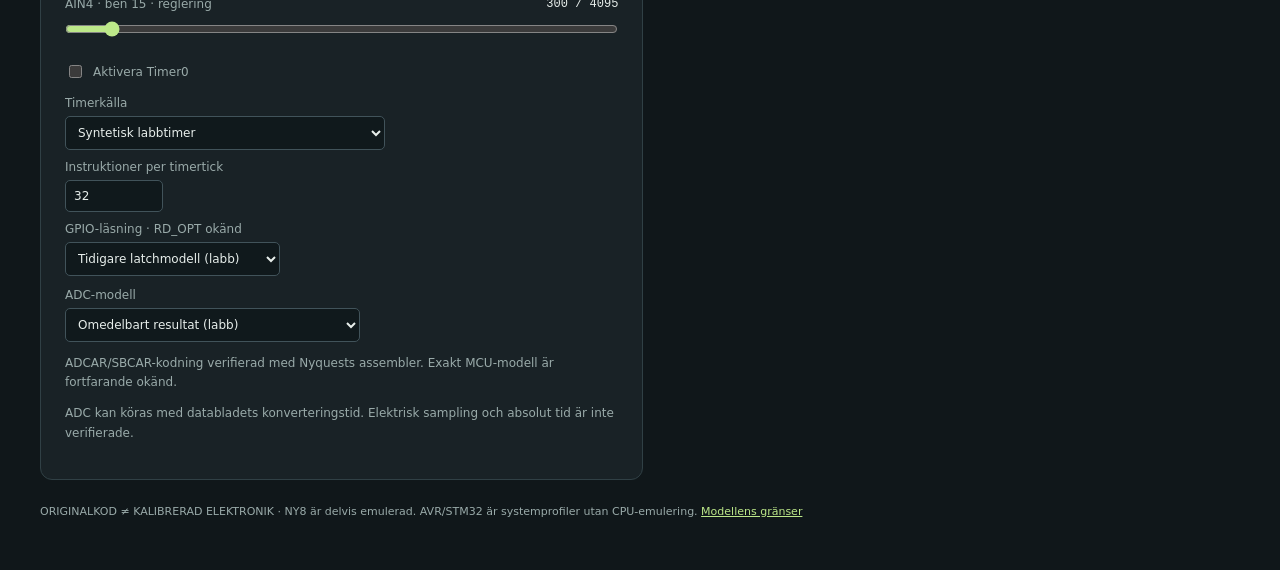
==== commit 20a0c5c7: "Add explicit GPIO pin models and compare both output read hypotheses" ====
--- a/emulator/index.html
+++ b/emulator/index.html
@@ -5,8 +5,10 @@
 <div class="columns"><div>
 <section class="panel charger"><div class="panelhead"><h2>Den virtuella laddaren</h2><span id="execution" class="tag">NY8 · INSTRUKTIONSMODELL</span></div><div class="device photo-device"><div class="face-title">12V INTELLIGENT PULSE REPAIR CHARGER</div><div class="device-face"><div class="feature-labels"><span>◉<small>PULSE<br>REPAIR</small></span><span>◈<small>MULTIPLE<br>PROTECTION</small></span><span>♧<small>WINTER<br>SUMMER</small></span><span>⌁<small>INTELLIGENT<br>DETECTION</small></span></div><div class="screen"><div id="glass"></div></div><div class="face-right"><b>EAFC</b><button id="mode">MODE</button><strong>6<small>A</small></strong></div></div><div class="mode-lights"><span data-mode="0"><i></i>CAR/TRUCK</span><span data-mode="1"><i></i>AGM/GEL</span><span data-mode="2"><i></i>MOTORCYCLE</span><span data-mode="3"><i></i>REPAIR</span></div></div><div id="modelDisplay" hidden><strong id="voltageDisplay">12.20</strong><span> V</span><p id="plantState"></p></div><div class="output-strip"><span id="fan" class="fan">✣</span><div><small id="outputLabel">PWM1 · okänd fysisk last</small><div class="meter"><i id="dutybar"></i></div><strong id="duty">—</strong></div><span id="glassReading" class="mono">LCD ej initierad</span></div><details id="originalDisplay"><summary>Rå LCD-data och bitmappning</summary><div class="lcdcaption">LCD-RAM · 32 × 4 segment</div><div id="lcdgrid"></div><p id="lcdstatus">Väntar på initiering</p><p class="note">Siffror härledda ur kod. Ikonernas namn och placering är preliminära.</p></details><p class="note" id="displayNote">LCD-bitarna kommer från emulerade GPIO-signaler. Segmentens placering på det riktiga glaset är ännu inte kartlagd.</p>
 <div class="transport"><button id="run" class="primary">▶ Kör</button><button id="labRun">▶ Labbkörning</button><button id="photoTest">Displaytest 28.0 °C</button><button id="step">Stega 1</button><button id="burst">+1 000</button><button id="reset">↺ Reset</button><button id="export">Spara tillstånd</button></div><label class="speed-label">Instruktioner per uppdatering<select id="speed"><option value="3000">3 000 · långsam</option><option value="30000" selected>30 000 · normal</option><option value="100000">100 000 · snabb</option></select></label><p id="status" class="mono">PAUSAD</p></section>
-<section class="panel"><div class="panelhead"><h2>Stimuli & fel</h2><span class="tag">REDIGERBART</span></div><div id="adcControls"><label>Givartemperatur · firmwaretabell (°C)<output id="sensorOut"></output><input id="sensorTemperature" type="range" min="-15" max="49" value="28"></label><p class="note">Reglaget väljer ADC1 via firmwaretabellen. Omvandling och medelvärde körs i originalkoden; fysisk givarkalibrering är inte verifierad.</p></div><div id="plantControls" hidden><label>Batterispänning <output id="vout"></output><input id="battery" type="range" min="0" max="17" step=".05" value="12.2"></label><label>Temperatur <output id="tout"></output><input id="temperature" type="range" min="-15" max="80" value="22"></label><label>Strömgräns, A<input id="currentLimit" type="number" min="0" max="6" step=".1" value="3"></label><label>Målspänning, V<input id="targetVoltage" type="number" min="0" max="16" step=".1" value="14.4"></label><label class="check"><input id="connected" type="checkbox" checked>Batteri anslutet</label><label class="check"><input id="fault" type="checkbox">Injicera fel</label><p class="note">Illustrativ CC/CV-modell med valda trösklar. Inte originalets laddalgoritm eller en validerad batterimodell.</p></div><div id="nyOptions"><label class="check"><input id="timer" type="checkbox">Aktivera Timer0</label><label>Timerkälla<select id="timerMode"><option value="synthetic">Syntetisk labbtimer</option><option value="instruction">Instruktionscykler + T0MD (NY8B062D-modell)</option></select></label><label>Instruktioner per timertick<input id="divider" type="number" min="1" max="100000" value="32"></label><label>ADC-modell<select id="adcMode"><option value="instant">Omedelbart resultat (labb)</option><option value="clocked">Klockad 12-bitars ADC (NY8B062D-modell)</option></select></label><p class="note">ADCAR/SBCAR-kodning verifierad med Nyquests assembler. Exakt MCU-modell är fortfarande okänd.</p><p class="note">ADC kan köras med databladets konverteringstid. Elektrisk sampling och absolut tid är inte verifierade.</p></div></section>
+<section class="panel"><div class="panelhead"><h2>Stimuli & fel</h2><span class="tag">REDIGERBART</span></div><div id="adcControls"><label>Givartemperatur · firmwaretabell (°C)<output id="sensorOut"></output><input id="sensorTemperature" type="range" min="-15" max="49" value="28"></label><p class="note">Reglaget väljer ADC1 via firmwaretabellen. Omvandling och medelvärde körs i originalkoden; fysisk givarkalibrering är inte verifierad.</p></div><div id="plantControls" hidden><label>Batterispänning <output id="vout"></output><input id="battery" type="range" min="0" max="17" step=".05" value="12.2"></label><label>Temperatur <output id="tout"></output><input id="temperature" type="range" min="-15" max="80" value="22"></label><label>Strömgräns, A<input id="currentLimit" type="number" min="0" max="6" step=".1" value="3"></label><label>Målspänning, V<input id="targetVoltage" type="number" min="0" max="16" step=".1" value="14.4"></label><label class="check"><input id="connected" type="checkbox" checked>Batteri anslutet</label><label class="check"><input id="fault" type="checkbox">Injicera fel</label><p class="note">Illustrativ CC/CV-modell med valda trösklar. Inte originalets laddalgoritm eller en validerad batterimodell.</p></div><div id="nyOptions"><label class="check"><input id="timer" type="checkbox">Aktivera Timer0</label><label>Timerkälla<select id="timerMode"><option value="synthetic">Syntetisk labbtimer</option><option value="instruction">Instruktionscykler + T0MD (NY8B062D-modell)</option></select></label><label>Instruktioner per timertick<input id="divider" type="number" min="1" max="100000" value="32"></label><label>GPIO-läsning · RD_OPT okänd<select id="gpioMode"><option value="legacy">Tidigare latchmodell (labb)</option><option value="latch">Pinnmodell · läs utgångslatch</option><option value="pad">Pinnmodell · läs pinnivå</option></select></label><p class="note" id="gpioStatus"></p><label>ADC-modell<select id="adcMode"><option value="instant">Omedelbart resultat (labb)</option><option value="clocked">Klockad 12-bitars ADC (NY8B062D-modell)</option></select></label><p class="note">ADCAR/SBCAR-kodning verifierad med Nyquests assembler. Exakt MCU-modell är fortfarande okänd.</p><p class="note">ADC kan köras med databladets konverteringstid. Elektrisk sampling och absolut tid är inte verifierade.</p></div></section>
 </div><div>
 <section class="panel"><div class="panelhead"><h2>Processor & interna tillstånd</h2><span id="supply" class="tag">5 V</span></div><div class="stats"><div><small>PC</small><b id="pc">000</b></div><div><small>ACC</small><b id="acc">00</b></div><div><small>STATUS</small><b id="flags">00</b></div><div><small>INSTRUKTIONER</small><b id="steps">0</b></div></div><div id="editControls"><div class="formrow"><label>Laddtillstånd (R3E)<input id="state" type="number" min="0" max="9" value="0"></label><button id="setState">Sätt</button><label>Användarläge (R4B)<input id="userMode" type="number" min="0" max="3" value="0"></label><button id="setMode">Sätt</button></div><div class="formrow"><label>RAM-bank<select id="bank"><option value="0">0</option><option value="1">1 (20–3F)</option></select></label><label>Adress hex<input id="address" value="3E" maxlength="2"></label><label>Värde hex<input id="value" value="00" maxlength="2"></label><button id="write">Skriv RAM</button></div><div class="formrow"><label>Brytpunkt, ordadress hex<input id="breakpoint" placeholder="t.ex. 751" maxlength="3"></label><button id="setBreak">Sätt / rensa</button></div></div><div id="registers" class="registers"></div><p class="note" id="portNote">SFR-adresser följer NY8B062D-kandidaten. Inga elektriska anslutningar används.</p></section>
+<section id="pwmInspector" class="panel" hidden><div class="panelhead"><h2>Timer1 & PWM</h2><span class="tag">PB3 · MODELL</span></div><p data-pwm-summary></p><p data-pwm-clock class="note"></p><svg class="pwm-wave" viewBox="0 0 600 88" role="img" aria-label="Modellerad PWM-signal på PB3"><path d="M10 18H590M10 66H590" class="pwm-grid"/><path data-pwm-path class="pwm-trace"/></svg><p data-pwm-window class="note"></p></section>
+<section id="stateInspector" class="panel" hidden><div class="panelhead"><h2>Tillstånd & villkor</h2><span class="tag">ORIGINALKOD</span></div><div data-state-chips class="state-chips" aria-label="Aktuellt numeriskt tillstånd"></div><p data-state-rule></p><p class="note">Testade villkor i enskilda rutiner. Huvudloopen kan ändra resultatet. Talens fysiska enheter och laddningsfasernas namn är ännu okända.</p><dl data-state-values class="state-values"></dl><p data-cycle-count class="note"></p></section>
 <section class="panel"><div class="panelhead"><h2>Kod & händelser</h2><span class="tag">LIVE</span></div><pre id="code">Ladda en dump för att visa instruktioner.</pre><h3>LCD-kommandon</h3><div id="commands" class="commands">—</div><h3>Senaste händelser</h3><pre id="events" class="events"></pre></section>
 </div></div><footer>ORIGINALKOD ≠ KALIBRERAD ELEKTRONIK · NY8 är delvis emulerad. AVR/STM32 är systemprofiler utan CPU-emulering. <a href="README.md">Modellens gränser</a></footer></main><script type="module" src="app.mjs"></script></body></html>
--- a/emulator/style.css
+++ b/emulator/style.css
@@ -2,3 +2,5 @@
 .columns>div,.panel{min-width:0}.toolbar span{max-width:100%}@media(max-width:500px){.devicebottom{flex-wrap:wrap}.meter{width:110px}.brand{flex-wrap:wrap;gap:6px}.stats{gap:6px}.stats small{font-size:8px}.device{max-width:100%}.formrow{gap:6px}.screen{padding:8px}}
 /* Photo-based EAFC housing; vectors remain driven by LCD RAM. */
 .photo-device{background:linear-gradient(145deg,#ef533d,#be2938);border:10px solid #252b30;border-radius:24px 32px 24px 32px;max-width:620px;padding:22px 20px 18px;box-shadow:inset 0 0 0 3px #f56a5120,0 15px 30px #0005;color:#bbc1c7}.face-title{background:#252b30;border-radius:12px 12px 0 0;padding:12px 12px 0;text-align:center;font-size:10px;font-weight:700;letter-spacing:.6px}.device-face{display:grid;grid-template-columns:64px minmax(0,1fr) 74px;align-items:center;gap:10px;background:#252b30;padding:12px}.feature-labels{display:flex;flex-direction:column;gap:15px}.feature-labels span{display:flex;gap:5px;align-items:center;font-size:21px}.feature-labels small{font-size:6px;line-height:1.3;letter-spacing:.2px}.photo-device .screen{background:radial-gradient(ellipse at 40% 40%,#067ad9,#00459b);border:4px solid #34434b;box-shadow:inset 0 0 18px #009bff88,0 0 10px #009bff30;margin:0;padding:3px;min-height:0;border-radius:3px}.glass-svg{display:block;width:100%;height:auto;overflow:visible}.glass-seg{fill:#3deeff;opacity:.065;transition:opacity .1s}.glass-seg.lit{opacity:1;filter:drop-shadow(0 0 2px #66fcff)}.battery-outline{fill:none;stroke:#3deeff;stroke-width:4}.unit{font-size:23px;font-family:Arial,sans-serif;font-weight:700}.face-right{align-self:stretch;display:flex;flex-direction:column;align-items:center;justify-content:space-around}.face-right>b{font-size:25px;letter-spacing:1px}.face-right #mode{border-radius:50%;height:55px;width:55px;padding:0;border:3px solid #5e6870;background:radial-gradient(circle,#42484e,#282e33);box-shadow:-3px 0 3px #00c9ff;color:#bcc3c8;font-size:12px}.face-right #mode.pressed{background:#172b30;box-shadow:inset 0 0 12px #00dcff}.face-right>strong{font-size:57px;line-height:1.1}.face-right>strong small{font-size:14px}.mode-lights{display:flex;justify-content:space-around;gap:6px;background:#252b30;padding:14px 8px 10px;border-radius:0 0 10px 10px}.mode-lights span{font-size:7px;display:flex;flex-direction:column;align-items:center;gap:7px;text-align:center}.mode-lights i{width:16px;height:16px;border-radius:50%;background:#9a9a92;box-shadow:inset 1px 2px 5px #0006}.mode-lights .active i{background:#fff7db;box-shadow:0 0 5px 5px #ff2018,0 0 18px 8px #ff201855}.output-strip{display:flex;justify-content:space-between;align-items:center;gap:12px;margin:18px 0}.output-strip small{font-size:10px;color:var(--muted)}#glassReading{font-size:15px;color:#77efff}.speed-label{margin-top:16px}.speed-label select{width:auto}details{margin:15px 0;color:var(--muted);font-size:12px}summary{cursor:pointer;margin-bottom:12px}#modelDisplay{font-size:12px;color:var(--muted)}#modelDisplay strong{font-size:18px;letter-spacing:0}#originalDisplay #lcdgrid{background:#101d22;padding:8px}#originalDisplay .segment{background:#223c3f}#originalDisplay .segment.on{background:#77ebff}@media(max-width:1150px) and (min-width:951px){.feature-labels{display:none}.device-face{grid-template-columns:minmax(0,1fr) 64px}.face-right>b{font-size:20px}}@media(max-width:500px){.photo-device{padding:12px 8px 10px;border-width:6px}.feature-labels{display:none}.device-face{grid-template-columns:minmax(0,1fr) 52px;gap:6px;padding:8px}.face-right>b{font-size:17px}.face-right #mode{width:42px;height:42px;font-size:9px}.face-right>strong{font-size:40px}.face-title{font-size:7px;padding:9px 4px 0}.mode-lights span{font-size:6px}.mode-lights i{width:12px;height:12px}.output-strip{flex-wrap:wrap}#glassReading{font-size:13px}}
+.state-chips{display:grid;grid-template-columns:repeat(10,minmax(0,1fr));gap:5px}.state-chip{text-align:center;padding:8px 0;border:1px solid #374659;border-radius:6px;color:#91a0b4}.state-chip.active{background:#1a524f;color:#bafff4;border-color:#62d6c3;font-weight:800}.state-values{display:grid;grid-template-columns:minmax(0,1fr) auto;gap:8px 16px;font-size:13px}.state-values dt{color:#a6b5c8}.state-values dd{margin:0;font-family:monospace;color:#dce9f4}@media(max-width:500px){.state-chips{grid-template-columns:repeat(5,minmax(0,1fr))}}
+.pwm-wave{width:100%;height:auto;background:#101b22;border-radius:6px}.pwm-grid{stroke:#314351;stroke-width:1;fill:none}.pwm-trace{stroke:#75e1c9;stroke-width:2;fill:none;vector-effect:non-scaling-stroke}
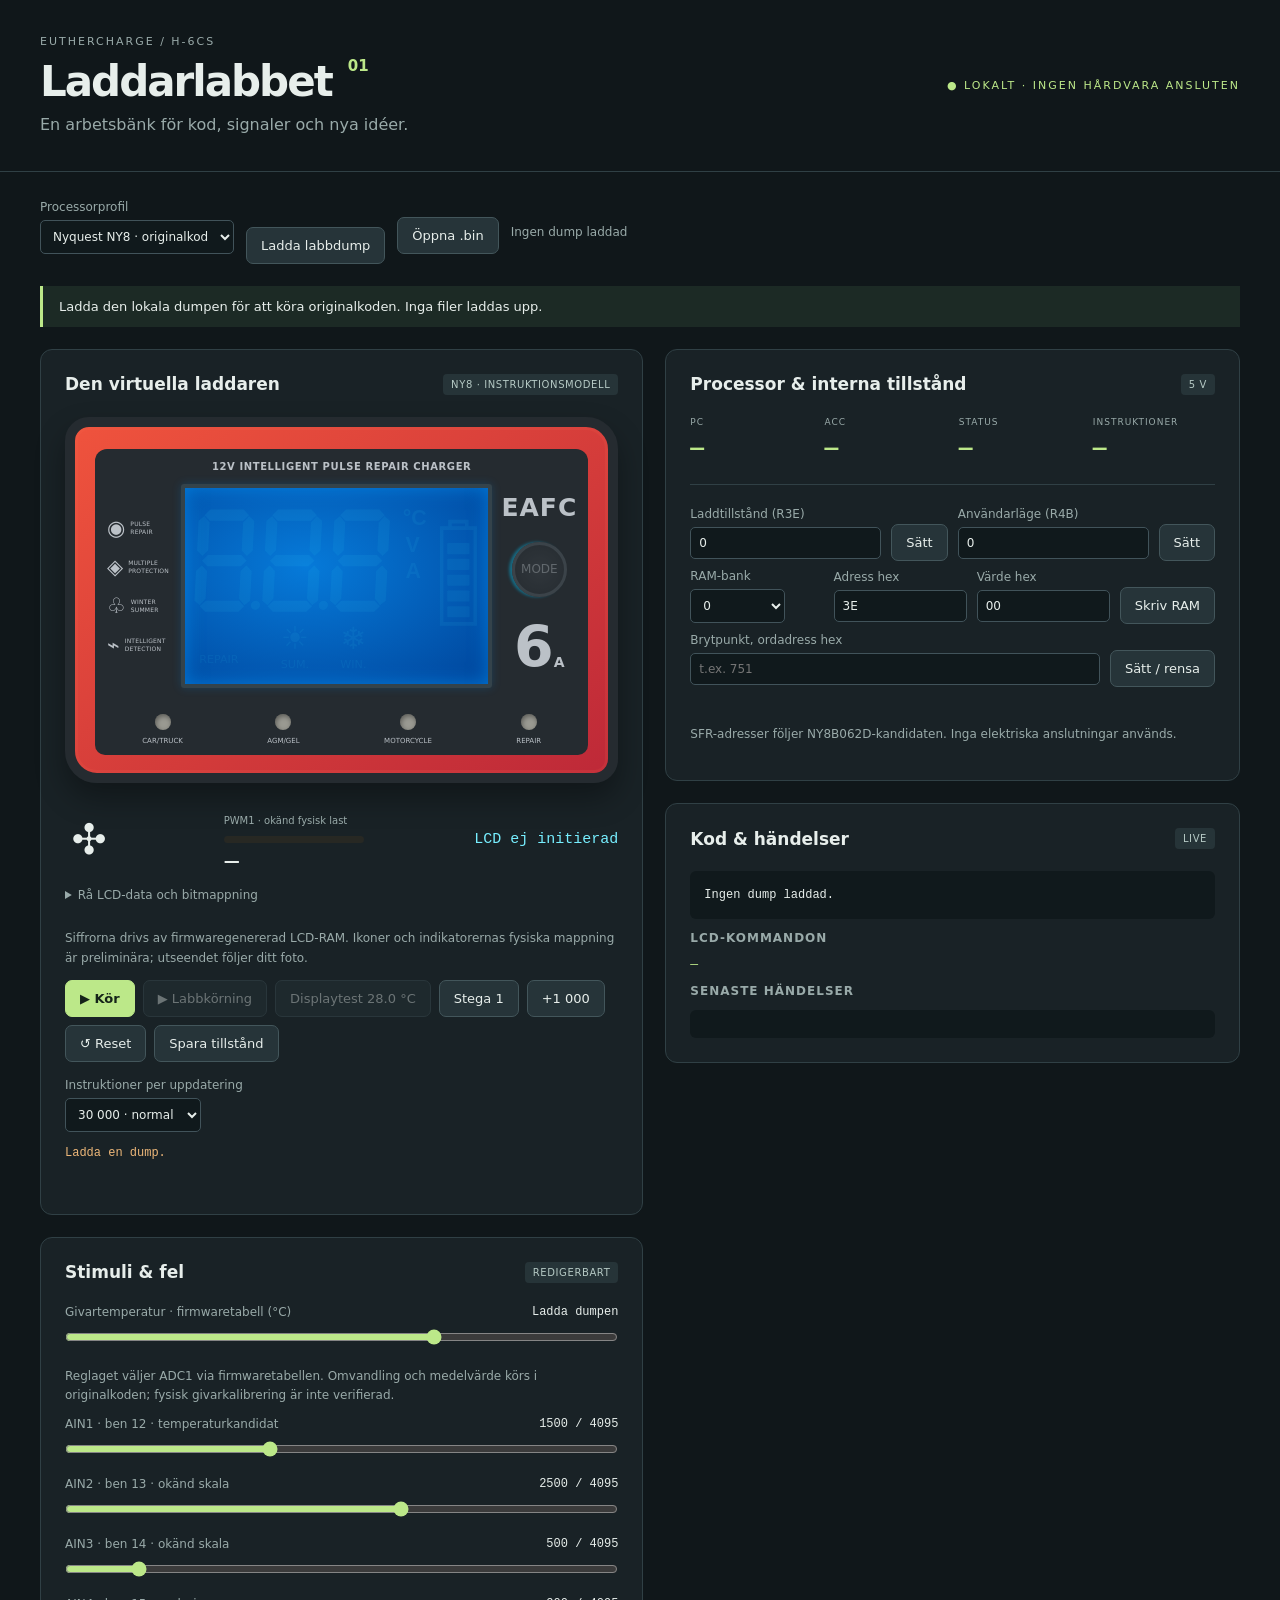
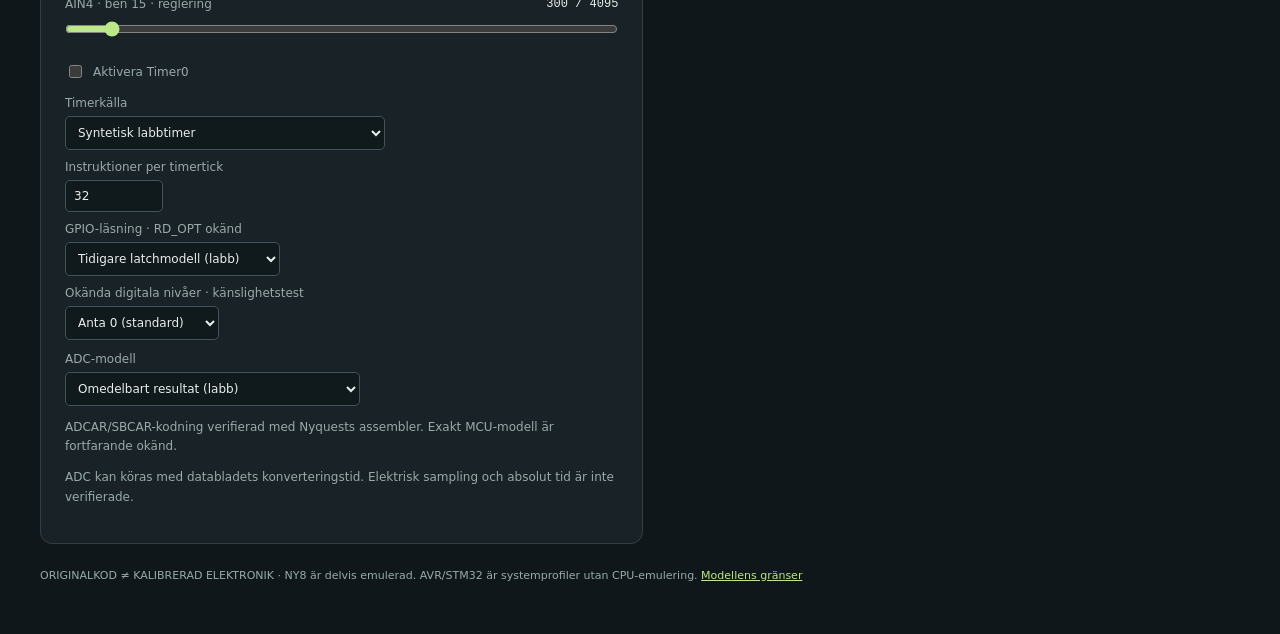
==== commit 72be3c81: "Trace consumed GPIO uncertainty and compare input sensitivity scenarios" ====
--- a/emulator/index.html
+++ b/emulator/index.html
@@ -5,7 +5,7 @@
 <div class="columns"><div>
 <section class="panel charger"><div class="panelhead"><h2>Den virtuella laddaren</h2><span id="execution" class="tag">NY8 · INSTRUKTIONSMODELL</span></div><div class="device photo-device"><div class="face-title">12V INTELLIGENT PULSE REPAIR CHARGER</div><div class="device-face"><div class="feature-labels"><span>◉<small>PULSE<br>REPAIR</small></span><span>◈<small>MULTIPLE<br>PROTECTION</small></span><span>♧<small>WINTER<br>SUMMER</small></span><span>⌁<small>INTELLIGENT<br>DETECTION</small></span></div><div class="screen"><div id="glass"></div></div><div class="face-right"><b>EAFC</b><button id="mode">MODE</button><strong>6<small>A</small></strong></div></div><div class="mode-lights"><span data-mode="0"><i></i>CAR/TRUCK</span><span data-mode="1"><i></i>AGM/GEL</span><span data-mode="2"><i></i>MOTORCYCLE</span><span data-mode="3"><i></i>REPAIR</span></div></div><div id="modelDisplay" hidden><strong id="voltageDisplay">12.20</strong><span> V</span><p id="plantState"></p></div><div class="output-strip"><span id="fan" class="fan">✣</span><div><small id="outputLabel">PWM1 · okänd fysisk last</small><div class="meter"><i id="dutybar"></i></div><strong id="duty">—</strong></div><span id="glassReading" class="mono">LCD ej initierad</span></div><details id="originalDisplay"><summary>Rå LCD-data och bitmappning</summary><div class="lcdcaption">LCD-RAM · 32 × 4 segment</div><div id="lcdgrid"></div><p id="lcdstatus">Väntar på initiering</p><p class="note">Siffror härledda ur kod. Ikonernas namn och placering är preliminära.</p></details><p class="note" id="displayNote">LCD-bitarna kommer från emulerade GPIO-signaler. Segmentens placering på det riktiga glaset är ännu inte kartlagd.</p>
 <div class="transport"><button id="run" class="primary">▶ Kör</button><button id="labRun">▶ Labbkörning</button><button id="photoTest">Displaytest 28.0 °C</button><button id="step">Stega 1</button><button id="burst">+1 000</button><button id="reset">↺ Reset</button><button id="export">Spara tillstånd</button></div><label class="speed-label">Instruktioner per uppdatering<select id="speed"><option value="3000">3 000 · långsam</option><option value="30000" selected>30 000 · normal</option><option value="100000">100 000 · snabb</option></select></label><p id="status" class="mono">PAUSAD</p></section>
-<section class="panel"><div class="panelhead"><h2>Stimuli & fel</h2><span class="tag">REDIGERBART</span></div><div id="adcControls"><label>Givartemperatur · firmwaretabell (°C)<output id="sensorOut"></output><input id="sensorTemperature" type="range" min="-15" max="49" value="28"></label><p class="note">Reglaget väljer ADC1 via firmwaretabellen. Omvandling och medelvärde körs i originalkoden; fysisk givarkalibrering är inte verifierad.</p></div><div id="plantControls" hidden><label>Batterispänning <output id="vout"></output><input id="battery" type="range" min="0" max="17" step=".05" value="12.2"></label><label>Temperatur <output id="tout"></output><input id="temperature" type="range" min="-15" max="80" value="22"></label><label>Strömgräns, A<input id="currentLimit" type="number" min="0" max="6" step=".1" value="3"></label><label>Målspänning, V<input id="targetVoltage" type="number" min="0" max="16" step=".1" value="14.4"></label><label class="check"><input id="connected" type="checkbox" checked>Batteri anslutet</label><label class="check"><input id="fault" type="checkbox">Injicera fel</label><p class="note">Illustrativ CC/CV-modell med valda trösklar. Inte originalets laddalgoritm eller en validerad batterimodell.</p></div><div id="nyOptions"><label class="check"><input id="timer" type="checkbox">Aktivera Timer0</label><label>Timerkälla<select id="timerMode"><option value="synthetic">Syntetisk labbtimer</option><option value="instruction">Instruktionscykler + T0MD (NY8B062D-modell)</option></select></label><label>Instruktioner per timertick<input id="divider" type="number" min="1" max="100000" value="32"></label><label>GPIO-läsning · RD_OPT okänd<select id="gpioMode"><option value="legacy">Tidigare latchmodell (labb)</option><option value="latch">Pinnmodell · läs utgångslatch</option><option value="pad">Pinnmodell · läs pinnivå</option></select></label><p class="note" id="gpioStatus"></p><label>ADC-modell<select id="adcMode"><option value="instant">Omedelbart resultat (labb)</option><option value="clocked">Klockad 12-bitars ADC (NY8B062D-modell)</option></select></label><p class="note">ADCAR/SBCAR-kodning verifierad med Nyquests assembler. Exakt MCU-modell är fortfarande okänd.</p><p class="note">ADC kan köras med databladets konverteringstid. Elektrisk sampling och absolut tid är inte verifierade.</p></div></section>
+<section class="panel"><div class="panelhead"><h2>Stimuli & fel</h2><span class="tag">REDIGERBART</span></div><div id="adcControls"><label>Givartemperatur · firmwaretabell (°C)<output id="sensorOut"></output><input id="sensorTemperature" type="range" min="-15" max="49" value="28"></label><p class="note">Reglaget väljer ADC1 via firmwaretabellen. Omvandling och medelvärde körs i originalkoden; fysisk givarkalibrering är inte verifierad.</p></div><div id="plantControls" hidden><label>Batterispänning <output id="vout"></output><input id="battery" type="range" min="0" max="17" step=".05" value="12.2"></label><label>Temperatur <output id="tout"></output><input id="temperature" type="range" min="-15" max="80" value="22"></label><label>Strömgräns, A<input id="currentLimit" type="number" min="0" max="6" step=".1" value="3"></label><label>Målspänning, V<input id="targetVoltage" type="number" min="0" max="16" step=".1" value="14.4"></label><label class="check"><input id="connected" type="checkbox" checked>Batteri anslutet</label><label class="check"><input id="fault" type="checkbox">Injicera fel</label><p class="note">Illustrativ CC/CV-modell med valda trösklar. Inte originalets laddalgoritm eller en validerad batterimodell.</p></div><div id="nyOptions"><label class="check"><input id="timer" type="checkbox">Aktivera Timer0</label><label>Timerkälla<select id="timerMode"><option value="synthetic">Syntetisk labbtimer</option><option value="instruction">Instruktionscykler + T0MD (NY8B062D-modell)</option></select></label><label>Instruktioner per timertick<input id="divider" type="number" min="1" max="100000" value="32"></label><label>GPIO-läsning · RD_OPT okänd<select id="gpioMode"><option value="legacy">Tidigare latchmodell (labb)</option><option value="latch">Pinnmodell · läs utgångslatch</option><option value="pad">Pinnmodell · läs pinnivå</option></select></label><label>Okända digitala nivåer · känslighetstest<select id="gpioUnknown"><option value="zero">Anta 0 (standard)</option><option value="one">Anta 1 (jämförelse)</option></select></label><p class="note" id="gpioStatus"></p><label>ADC-modell<select id="adcMode"><option value="instant">Omedelbart resultat (labb)</option><option value="clocked">Klockad 12-bitars ADC (NY8B062D-modell)</option></select></label><p class="note">ADCAR/SBCAR-kodning verifierad med Nyquests assembler. Exakt MCU-modell är fortfarande okänd.</p><p class="note">ADC kan köras med databladets konverteringstid. Elektrisk sampling och absolut tid är inte verifierade.</p></div></section>
 </div><div>
 <section class="panel"><div class="panelhead"><h2>Processor & interna tillstånd</h2><span id="supply" class="tag">5 V</span></div><div class="stats"><div><small>PC</small><b id="pc">000</b></div><div><small>ACC</small><b id="acc">00</b></div><div><small>STATUS</small><b id="flags">00</b></div><div><small>INSTRUKTIONER</small><b id="steps">0</b></div></div><div id="editControls"><div class="formrow"><label>Laddtillstånd (R3E)<input id="state" type="number" min="0" max="9" value="0"></label><button id="setState">Sätt</button><label>Användarläge (R4B)<input id="userMode" type="number" min="0" max="3" value="0"></label><button id="setMode">Sätt</button></div><div class="formrow"><label>RAM-bank<select id="bank"><option value="0">0</option><option value="1">1 (20–3F)</option></select></label><label>Adress hex<input id="address" value="3E" maxlength="2"></label><label>Värde hex<input id="value" value="00" maxlength="2"></label><button id="write">Skriv RAM</button></div><div class="formrow"><label>Brytpunkt, ordadress hex<input id="breakpoint" placeholder="t.ex. 751" maxlength="3"></label><button id="setBreak">Sätt / rensa</button></div></div><div id="registers" class="registers"></div><p class="note" id="portNote">SFR-adresser följer NY8B062D-kandidaten. Inga elektriska anslutningar används.</p></section>
 <section id="pwmInspector" class="panel" hidden><div class="panelhead"><h2>Timer1 & PWM</h2><span class="tag">PB3 · MODELL</span></div><p data-pwm-summary></p><p data-pwm-clock class="note"></p><svg class="pwm-wave" viewBox="0 0 600 88" role="img" aria-label="Modellerad PWM-signal på PB3"><path d="M10 18H590M10 66H590" class="pwm-grid"/><path data-pwm-path class="pwm-trace"/></svg><p data-pwm-window class="note"></p></section>
